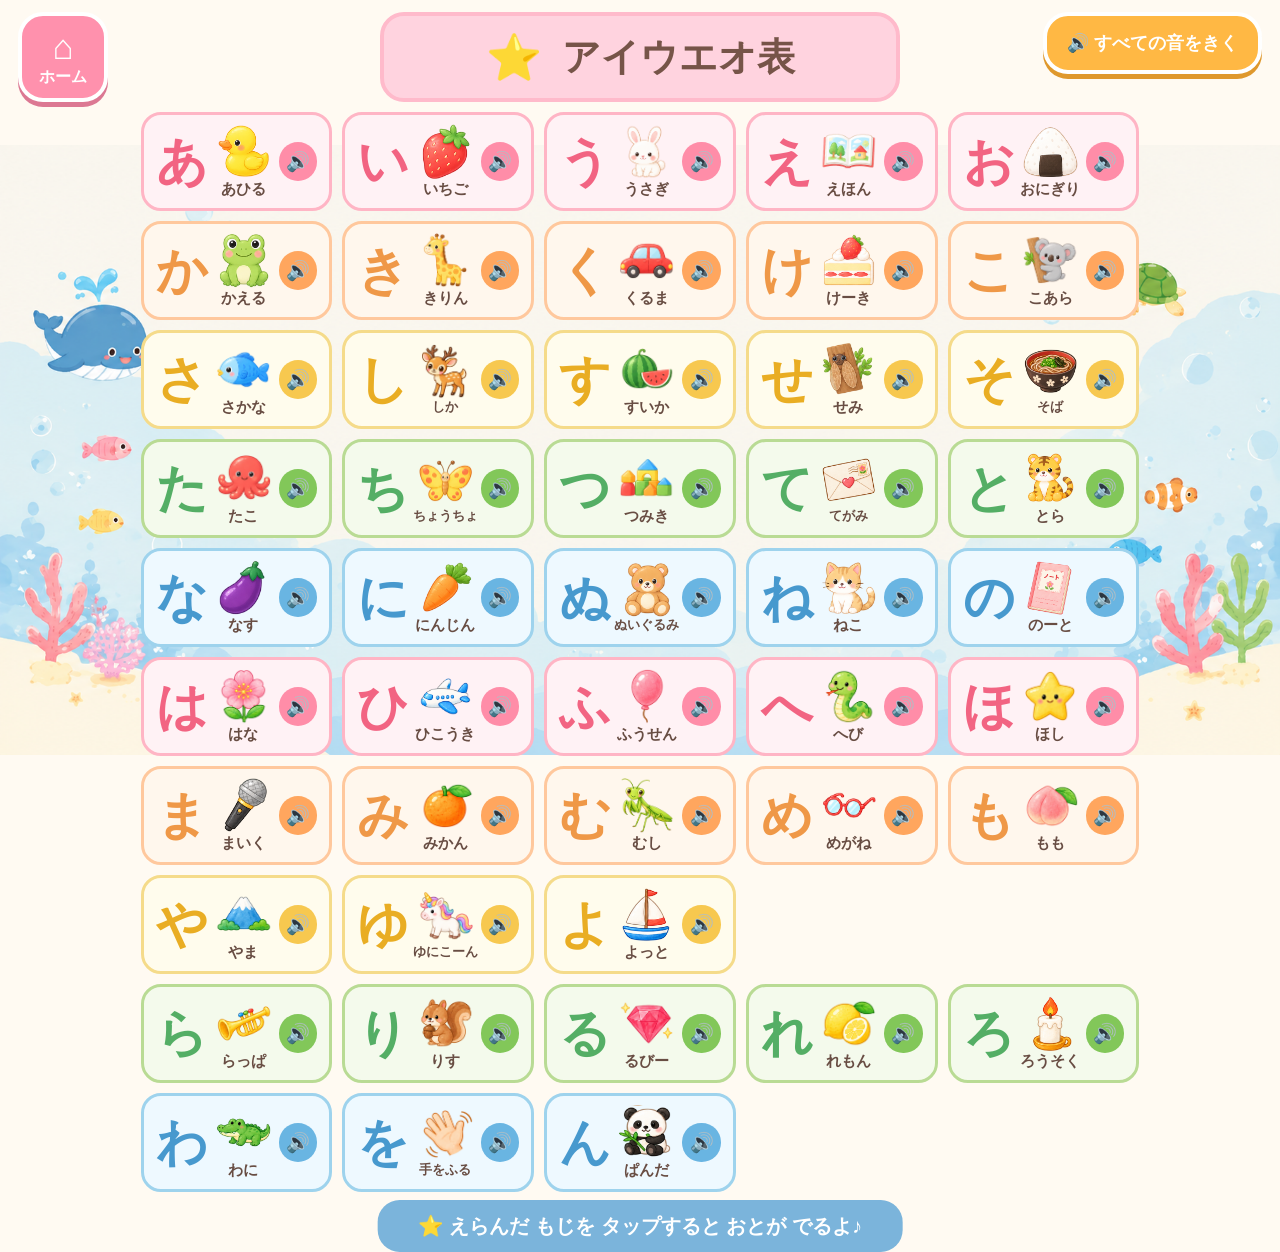
==== hiragana.html @ 0b4a3ac4 "知育アプリ初回コミット" ====
<!DOCTYPE html>
<html lang="ja">

<head>
  <meta charset="UTF-8">

  <meta
    name="viewport"
    content="width=device-width, initial-scale=1.0"
  >

  <title>アイウエオ表</title>

  <link rel="stylesheet" href="hiragana.css">
</head>

<body>

<main class="app">

  <!-- =========================
       上部
  ========================== -->

  <header class="header">

    <button class="home-button" id="homeButton">
      <span class="home-icon">⌂</span>
      <span>ホーム</span>
    </button>

    <div class="title-box">
      <span class="title-star">⭐</span>
      <h1>アイウエオ表</h1>
    </div>

    <button class="sound-all-button" id="soundAllButton">
      🔊
      <span>すべての音をきく</span>
    </button>

  </header>

  <!-- =========================
       あいうえお表
  ========================== -->

  <section class="hiragana-grid">


    <!-- あ行 -->

    <button class="hiragana-block row-a"
       data-audio="audio/a.m4a">


      <span class="kana">あ</span>

      <div class="item">
        <img class="picture-image" src="images/hiragana/ahiru.png" alt="あひる">
        <span class="word">あひる</span>
      </div>

      <span class="speaker">🔊</span>

    </button>


    <button class="hiragana-block row-a"
            data-audio="audio/i.m4a">

      <span class="kana">い</span>

      <div class="item">
        <img class="picture-image" src="images/hiragana/ichigo.png" alt="いちご">
        <span class="word">いちご</span>
      </div>

      <span class="speaker">🔊</span>

    </button>


    <button class="hiragana-block row-a"
            data-audio="audio/u.m4a">

      <span class="kana">う</span>

      <div class="item">
         <img class="picture-image" src="images/hiragana/usagi.png" alt="うさぎ">
        <span class="word">うさぎ</span>
      </div>

      <span class="speaker">🔊</span>

    </button>


    <button class="hiragana-block row-a"
            data-audio="audio/e.m4a">

      <span class="kana">え</span>

      <div class="item">
         <img class="picture-image" src="images/hiragana/ehon.png" alt="えほん">
        <span class="word">えほん</span>
      </div>

      <span class="speaker">🔊</span>

    </button>


    <button class="hiragana-block row-a"
            data-audio="audio/o.m4a">

      <span class="kana">お</span>

      <div class="item">
         <img class="picture-image" src="images/hiragana/onigiri.png" alt="おにぎり">
        <span class="word">おにぎり</span>
      </div>

      <span class="speaker">🔊</span>

    </button>


    <!-- =====================
         か行
    ====================== -->

    <button class="hiragana-block row-ka"
            data-audio="audio/ka.m4a">

      <span class="kana">か</span>

      <div class="item">
         <img class="picture-image" src="images/hiragana/kaeru.png" alt="かえる">
        <span class="word">かえる</span>
      </div>

      <span class="speaker">🔊</span>

    </button>


    <button class="hiragana-block row-ka"
            data-audio="audio/ki.m4a">

      <span class="kana">き</span>

      <div class="item">
         <img class="picture-image" src="images/hiragana/kirin.png" alt="きりん">
        <span class="word">きりん</span>
      </div>

      <span class="speaker">🔊</span>

    </button>


    <button class="hiragana-block row-ka"
            data-audio="audio/ku.m4a">

      <span class="kana">く</span>

      <div class="item">
         <img class="picture-image" src="images/hiragana/kuruma.png" alt="くるま">
        <span class="word">くるま</span>
      </div>

      <span class="speaker">🔊</span>

    </button>


    <button class="hiragana-block row-ka"
            data-audio="audio/ke.m4a">

      <span class="kana">け</span>

      <div class="item">
        <img class="picture-image" src="images/hiragana/keeki.png" alt="けーき">
        <span class="word">けーき</span>
      </div>

      <span class="speaker">🔊</span>

    </button>


    <button class="hiragana-block row-ka"
            data-audio="audio/ko.m4a">

      <span class="kana">こ</span>

      <div class="item">
         <img class="picture-image" src="images/hiragana/koala.png" alt="こあら">
        <span class="word">こあら</span>
      </div>

      <span class="speaker">🔊</span>

    </button>


    <!-- =====================
         さ行
    ====================== -->

    <button class="hiragana-block row-sa"
            data-audio="audio/sa.m4a">

      <span class="kana">さ</span>

      <div class="item">
         <img class="picture-image" src="images/hiragana/sakana.png" alt="さかな">
        <span class="word">さかな</span>
      </div>

      <span class="speaker">🔊</span>

    </button>


    <button class="hiragana-block row-sa"
            data-audio="audio/shi.m4a">

      <span class="kana">し</span>

      <div class="item">
        <img class="picture-image" src="images/hiragana/shika.png" alt="しか">
        <span class="word long-word">しか</span>
      </div>

      <span class="speaker">🔊</span>

    </button>


    <button class="hiragana-block row-sa"
            data-audio="audio/su.m4a">

      <span class="kana">す</span>

      <div class="item">
         <img class="picture-image" src="images/hiragana/suika.png" alt="すいか">
        <span class="word">すいか</span>
      </div>

      <span class="speaker">🔊</span>

    </button>


    <button class="hiragana-block row-sa"
            data-audio="audio/se.m4a">

      <span class="kana">せ</span>

      <div class="item">
         <img class="picture-image" src="images/hiragana/semi.png" alt="せみ">
        <span class="word">せみ</span>
      </div>

      <span class="speaker">🔊</span>

    </button>


    <button class="hiragana-block row-sa"
            data-audio="audio/so.m4a">

      <span class="kana">そ</span>

      <div class="item">
         <img class="picture-image" src="images/hiragana/soba.png" alt="そば">
        <span class="word long-word">そば</span>
      </div>

      <span class="speaker">🔊</span>

    </button>


    <!-- =====================
         た行
    ====================== -->

    <button class="hiragana-block row-ta"
            data-audio="audio/ta.m4a">

      <span class="kana">た</span>

      <div class="item">
         <img class="picture-image" src="images/hiragana/tako.png" alt="たこ">
        <span class="word">たこ</span>
      </div>

      <span class="speaker">🔊</span>

    </button>


    <button class="hiragana-block row-ta"
            data-audio="audio/ti.m4a">

      <span class="kana">ち</span>

      <div class="item">
         <img class="picture-image" src="images/hiragana/cho.png" alt="ちょうちょ">
        <span class="word long-word">ちょうちょ</span>
      </div>

      <span class="speaker">🔊</span>

    </button>


    <button class="hiragana-block row-ta"
            data-audio="audio/tu.m4a">

      <span class="kana">つ</span>

      <div class="item">
         <img class="picture-image" src="images/hiragana/tsumiki.png" alt="つみき">
        <span class="word">つみき</span>
      </div>

      <span class="speaker">🔊</span>

    </button>


    <button class="hiragana-block row-ta"
            data-audio="audio/te.m4a">

      <span class="kana">て</span>

      <div class="item">
         <img class="picture-image" src="images/hiragana/tegami.png" alt="てがみ">
        <span class="word long-word">てがみ</span>
      </div>

      <span class="speaker">🔊</span>

    </button>


    <button class="hiragana-block row-ta"
            data-audio="audio/to.m4a">

      <span class="kana">と</span>

      <div class="item">
         <img class="picture-image" src="images/hiragana/tora.png" alt="とら">
        <span class="word">とら</span>
      </div>

      <span class="speaker">🔊</span>

    </button>


    <!-- =====================
         な行
    ====================== -->

    <button class="hiragana-block row-na"
            data-audio="audio/na.m4a">

      <span class="kana">な</span>

      <div class="item">
         <img class="picture-image" src="images/hiragana/nasu.png" alt="なす">
        <span class="word">なす</span>
      </div>

      <span class="speaker">🔊</span>

    </button>


    <button class="hiragana-block row-na"
            data-audio="audio/ni.m4a">

      <span class="kana">に</span>

      <div class="item">
         <img class="picture-image" src="images/hiragana/ninjin.png" alt="にんじん">
        <span class="word">にんじん</span>
      </div>

      <span class="speaker">🔊</span>

    </button>


    <button class="hiragana-block row-na"
            data-audio="audio/nu.m4a">

      <span class="kana">ぬ</span>

      <div class="item">
        <img class="picture-image" src="images/hiragana/nuigurumi.png" alt="ぬいぐるみ">
        <span class="word long-word">ぬいぐるみ</span>
      </div>

      <span class="speaker">🔊</span>

    </button>


    <button class="hiragana-block row-na"
            data-audio="audio/ne.m4a">

      <span class="kana">ね</span>

      <div class="item">
         <img class="picture-image" src="images/hiragana/neko.png" alt="ねこ">
        <span class="word">ねこ</span>
      </div>

      <span class="speaker">🔊</span>

    </button>


    <button class="hiragana-block row-na"
            data-audio="audio/no.m4a">

      <span class="kana">の</span>

      <div class="item">
         <img class="picture-image" src="images/hiragana/noto.png" alt="のーと">
        <span class="word">のーと</span>
      </div>

      <span class="speaker">🔊</span>

    </button>


  <!-- =====================
     は行
====================== -->

<button class="hiragana-block row-ha"
        data-audio="audio/ha.m4a">

  <span class="kana">は</span>

  <div class="item">
    <img class="picture-image"
         src="images/hiragana/hana.png"
         alt="はな">
    <span class="word">はな</span>
  </div>

  <span class="speaker">🔊</span>

</button>


<button class="hiragana-block row-ha"
        data-audio="audio/hi.m4a">

  <span class="kana">ひ</span>

  <div class="item">
    <img class="picture-image"
         src="images/hiragana/hikouki.png"
         alt="ひこうき">
    <span class="word">ひこうき</span>
  </div>

  <span class="speaker">🔊</span>

</button>



<button class="hiragana-block row-ha"
        data-audio="audio/hu.m4a">

  <span class="kana">ふ</span>

  <div class="item">
    <img class="picture-image"
         src="images/hiragana/huusen.png"
         alt="ふうせん">
    <span class="word">ふうせん</span>
  </div>

  <span class="speaker">🔊</span>

</button>


<button class="hiragana-block row-ha"
        data-audio="audio/he.m4a">

  <span class="kana">へ</span>

  <div class="item">
    <img class="picture-image"
         src="images/hiragana/hebi.png"
         alt="へび">
   <span class="word">へび</span>
  </div>

  <span class="speaker">🔊</span>

</button>


<button class="hiragana-block row-ha"
        data-audio="audio/ho.m4a">

  <span class="kana">ほ</span>

  <div class="item">
    <img class="picture-image"
         src="images/hiragana/hoshi.png"
         alt="ほし">
    <span class="word">ほし</span>
  </div>

  <span class="speaker">🔊</span>

</button>


<!-- =====================
     ま行
====================== -->

<button class="hiragana-block row-ma"
        data-audio="audio/ma.m4a">

  <span class="kana">ま</span>

  <div class="item">
    <img class="picture-image"
         src="images/hiragana/maiku.png"
         alt="マイク">
    <span class="word">まいく</span>
  </div>

  <span class="speaker">🔊</span>

</button>


<button class="hiragana-block row-ma"
        data-audio="audio/mi.m4a">

  <span class="kana">み</span>

  <div class="item">
    <img class="picture-image"
         src="images/hiragana/mikan.png"
         alt="みかん">
    <span class="word">みかん</span>
  </div>

  <span class="speaker">🔊</span>

</button>


<button class="hiragana-block row-ma"
        data-audio="audio/mu.m4a">

  <span class="kana">む</span>

  <div class="item">
    <img class="picture-image"
         src="images/hiragana/mushi.png"
         alt="むし">
    <span class="word">むし</span>
  </div>

  <span class="speaker">🔊</span>

</button>


<button class="hiragana-block row-ma"
        data-audio="audio/me.m4a">

  <span class="kana">め</span>

  <div class="item">
    <img class="picture-image"
         src="images/hiragana/megane.png"
         alt="めがね">
    <span class="word">めがね</span>
  </div>

  <span class="speaker">🔊</span>

</button>


<button class="hiragana-block row-ma"
        data-audio="audio/mo.m4a">

  <span class="kana">も</span>

  <div class="item">
    <img class="picture-image"
         src="images/hiragana/momo.png"
         alt="もも">
    <span class="word">もも</span>
  </div>

  <span class="speaker">🔊</span>

</button>


<!-- =====================
     や行
====================== -->

<button class="hiragana-block row-ya"
        data-audio="audio/ya.m4a">

  <span class="kana">や</span>

  <div class="item">
    <img class="picture-image"
         src="images/hiragana/yama.png"
         alt="やま">
   <span class="word">やま</span>
  </div>

  <span class="speaker">🔊</span>

</button>


<button class="hiragana-block row-ya"
        data-audio="audio/yu.m4a">

  <span class="kana">ゆ</span>

  <div class="item">
    <img class="picture-image"
         src="images/hiragana/unicorn.png"
         alt="ユニコーン">
    <span class="word long-word">ゆにこーん</span>
  </div>

  <span class="speaker">🔊</span>

</button>


<button class="hiragana-block row-ya"
        data-audio="audio/yo.m4a">

  <span class="kana">よ</span>

  <div class="item">
    <img class="picture-image"
         src="images/hiragana/yotto.png"
         alt="ヨット">
   <span class="word">よっと</span>
  </div>

  <span class="speaker">🔊</span>

</button>


<!-- 空白 -->
<div class="hiragana-empty"></div>
<div class="hiragana-empty"></div>


<!-- =====================
     ら行
====================== -->

<button class="hiragana-block row-ra"
        data-audio="audio/ra.m4a">

  <span class="kana">ら</span>

  <div class="item">
    <img class="picture-image"
         src="images/hiragana/rappa.png"
         alt="ラッパ">
  <span class="word">らっぱ</span>
  </div>

  <span class="speaker">🔊</span>

</button>


<button class="hiragana-block row-ra"
        data-audio="audio/ri.m4a">

  <span class="kana">り</span>

  <div class="item">
    <img class="picture-image"
         src="images/hiragana/risu.png"
         alt="りす">
     <span class="word">りす</span>
  </div>

  <span class="speaker">🔊</span>

</button>


<button class="hiragana-block row-ra"
        data-audio="audio/ru.m4a">

  <span class="kana">る</span>

  <div class="item">
    <img class="picture-image"
         src="images/hiragana/ruby.png"
         alt="ルビー">
    <span class="word">るびー</span>
  </div>

  <span class="speaker">🔊</span>

</button>


<button class="hiragana-block row-ra"
        data-audio="audio/re.m4a">

  <span class="kana">れ</span>

  <div class="item">
    <img class="picture-image"
         src="images/hiragana/lemon.png"
         alt="レモン">
  <span class="word">れもん</span>
  </div>

  <span class="speaker">🔊</span>

</button>


<button class="hiragana-block row-ra"
        data-audio="audio/ro.m4a">

  <span class="kana">ろ</span>

  <div class="item">
    <img class="picture-image"
         src="images/hiragana/rousoku.png"
         alt="ろうそく">
   <span class="word">ろうそく</span>
  </div>

  <span class="speaker">🔊</span>

</button>


<!-- =====================
     わ行
====================== -->

<button class="hiragana-block row-wa"
        data-audio="audio/wa.m4a">

  <span class="kana">わ</span>

  <div class="item">
    <img class="picture-image"
         src="images/hiragana/wani.png"
         alt="わに">
  <span class="word">わに</span>
  </div>

  <span class="speaker">🔊</span>

</button>


<button class="hiragana-block row-wa"
        data-audio="audio/wo.m4a">

  <span class="kana">を</span>

  <div class="item">
    <img class="picture-image"
         src="images/hiragana/tewohuru.png"
         alt="手を振る">
     <span class="word long-word">手をふる</span>
  </div>

  <span class="speaker">🔊</span>

</button>


<button class="hiragana-block row-wa"
        data-audio="audio/n.m4a">

  <span class="kana">ん</span>

  <div class="item">
    <img class="picture-image"
         src="images/hiragana/panda.png"
         alt="ぱんだ">
    <span class="word">ぱんだ</span>
  </div>

  <span class="speaker">🔊</span>

</button>
  </section>


<!-- 空白 -->
<div class="hiragana-empty"></div>
<div class="hiragana-empty"></div>


  <!-- =========================
       下部
  ========================== -->

  <footer class="footer">

    <div class="message">
      ⭐ えらんだ もじを タップすると おとが でるよ♪
    </div>

  </footer>

</main>


<script src="hiragana.js"></script>

</body>
</html>
---- hiragana.css ----
/* =========================
   基本設定
========================= */

* {
  box-sizing: border-box;
  -webkit-tap-highlight-color: transparent;
}

html,
body {
  margin: 0;
  width: 100%;
  min-height: 100%;
}

body {
  font-family:
    "Hiragino Maru Gothic ProN",
    "Yu Gothic",
    sans-serif;

  background: #fffaf2;
}


/* =========================
   アプリ全体
========================= */

.app {
  position: relative;

  width: 100vw;
  height: 100dvh;

  min-width: 650px;

  background-image: url("images/background.png");
  background-repeat: no-repeat;
  background-position: center;
  background-size: contain;

  display: flex;
  flex-direction: column;

  padding:
    max(12px, env(safe-area-inset-top))
    max(18px, env(safe-area-inset-right))
    max(10px, env(safe-area-inset-bottom))
    max(18px, env(safe-area-inset-left));
}



/* =========================
   ヘッダー
========================= */

.header {
  position: relative;

  display: flex;
  justify-content: space-between;
  align-items: flex-start;

  height: 110px;
}


/* ホーム */

.home-button {
  width: 90px;
  height: 90px;

  border: 4px solid white;
  border-radius: 25px;

  background: #ff91ad;
  color: white;

  font-weight: bold;
  font-size: 16px;

  box-shadow: 0 5px 0 #dc7893;

  display: flex;
  flex-direction: column;
  align-items: center;
  justify-content: center;
}

.home-icon {
  font-size: 35px;
}


/* タイトル */

.title-box {
  position: absolute;

  left: 50%;
  top: 0;

  transform: translateX(-50%);

  width: min(520px, 45vw);
  height: 90px;

  border: 4px solid #ffbacb;
  border-radius: 24px;

  background: #ffd3df;

  display: flex;
  align-items: center;
  justify-content: center;

  color: #765448;
}

.title-box h1 {
  margin: 0;

  font-size: clamp(26px, 3vw, 45px);
}

.title-star {
  margin-right: 20px;

  font-size: 45px;
}


/* すべての音 */

.sound-all-button {
  min-width: 190px;

  padding: 15px 20px;

  border: 4px solid white;
  border-radius: 25px;

  background: #ffb844;
  color: white;

  font-size: clamp(14px, 1.4vw, 21px);
  font-weight: bold;

  box-shadow: 0 5px 0 #df982d;
}


/* =========================
   あいうえお表
========================= */

.hiragana-grid {
  width: min(1200px, 78vw);

  margin: 10px auto;

  display: grid;

  /* 横5列 */
  grid-template-columns: repeat(5, 1fr);

  gap: 10px;
}


/* =========================
   1個のブロック
========================= */

.hiragana-block {
  position: relative;

  min-width: 0;
  height: clamp(80px, 11vh, 115px);

  padding: 8px 12px;

  border: 3px solid;
  border-radius: 20px;

  cursor: pointer;

  display: flex;
  align-items: center;

  font-family: inherit;

  transition:
    transform 0.1s,
    filter 0.1s;
}


/* タップ */

.hiragana-block:active {
  transform: scale(0.95);
  filter: brightness(0.95);
}


/* =========================
   文字
========================= */

.kana {
  flex-shrink: 0;

  font-size: clamp(40px, 4vw, 65px);
  font-weight: bold;

  line-height: 1;
}


/* =========================
   絵＋名前
========================= */

.item {
  flex: 1;

  min-width: 0;

  display: flex;
  flex-direction: column;
  align-items: center;

}

.picture {
  font-size: clamp(30px, 3vw, 50px);
}

.word {
  font-size: clamp(11px, 1.2vw, 18px);
  font-weight: bold;

  color: #684d43;
}
/* 長い名前 */
.word.long-word {
  font-size: clamp(7px, 1vw, 15px);
}

.picture-image {
  width: 55px;
  height: 55px;
  object-fit: contain;
  display: block;
}


/* =========================
   音アイコン
========================= */

.speaker {
  flex-shrink: 0;

  width: clamp(28px, 3vw, 42px);
  aspect-ratio: 1;

  border-radius: 50%;

  display: flex;
  justify-content: center;
  align-items: center;

  color: white;

  font-size: clamp(13px, 1.5vw, 20px);
}


/* =========================
   行ごとの色
========================= */

/* あ行 */

.row-a {
  background: #fff2f5;
  border-color: #ffb5c5;
  color: #f26482;
}

.row-a .speaker {
  background: #ff8da8;
}


/* か行 */

.row-ka {
  background: #fff7ed;
  border-color: #ffc89d;
  color: #ef9847;
}

.row-ka .speaker {
  background: #ffa65e;
}


/* さ行 */

.row-sa {
  background: #fffced;
  border-color: #f5db8a;
  color: #e9ad23;
}

.row-sa .speaker {
  background: #f7c84f;
}


/* た行 */

.row-ta {
  background: #f4faec;
  border-color: #b9db94;
  color: #54ae65;
}

.row-ta .speaker {
  background: #82c759;
}


/* な行 */

.row-na {
  background: #eef9ff;
  border-color: #9ed3ed;
  color: #4799ce;
}

.row-na .speaker {
  background: #69b5e2;
}
/* =========================
   は行
========================= */

.row-ha {
  background: #fff2f5;
  border-color: #ffb5c5;
  color: #f26482;
}

.row-ha .speaker {
  background: #ff8da8;
}


/* =========================
   ま行
========================= */

.row-ma {
  background: #fff7ed;
  border-color: #ffc89d;
  color: #ef9847;
}

.row-ma .speaker {
  background: #ffa65e;
}


/* =========================
   や行
========================= */

.row-ya {
  background: #fffced;
  border-color: #f5db8a;
  color: #e9ad23;
}

.row-ya .speaker {
  background: #f7c84f;
}


/* =========================
   ら行
========================= */

.row-ra {
  background: #f4faec;
  border-color: #b9db94;
  color: #54ae65;
}

.row-ra .speaker {
  background: #82c759;
}


/* =========================
   わ行
========================= */

.row-wa {
  background: #eef9ff;
  border-color: #9ed3ed;
  color: #4799ce;
}

.row-wa .speaker {
  background: #69b5e2;
}

/* =========================
   フッター
========================= */

.footer {
  width: 100%;

  margin-top: 24px;

  display: flex;
  align-items: center;
  justify-content: space-between;
}


.message {
  position: absolute;

  left: 50%;
  transform: translateX(-50%);

  padding: 12px 40px;

  border-radius: 22px;

  background: #7bb4db;
  color: white;

  font-size: clamp(14px, 1.6vw, 22px);
  font-weight: bold;
}


/* =========================
   小さい画面
========================= */

@media (max-height: 600px) {

  .header {
    height: 85px;
  }

  .home-button {
    width: 70px;
    height: 70px;
  }

  .title-box {
    height: 70px;
  }

  .hiragana-grid {
    gap: 6px;
  }

  .hiragana-block {
    height: 72px;
  }

}
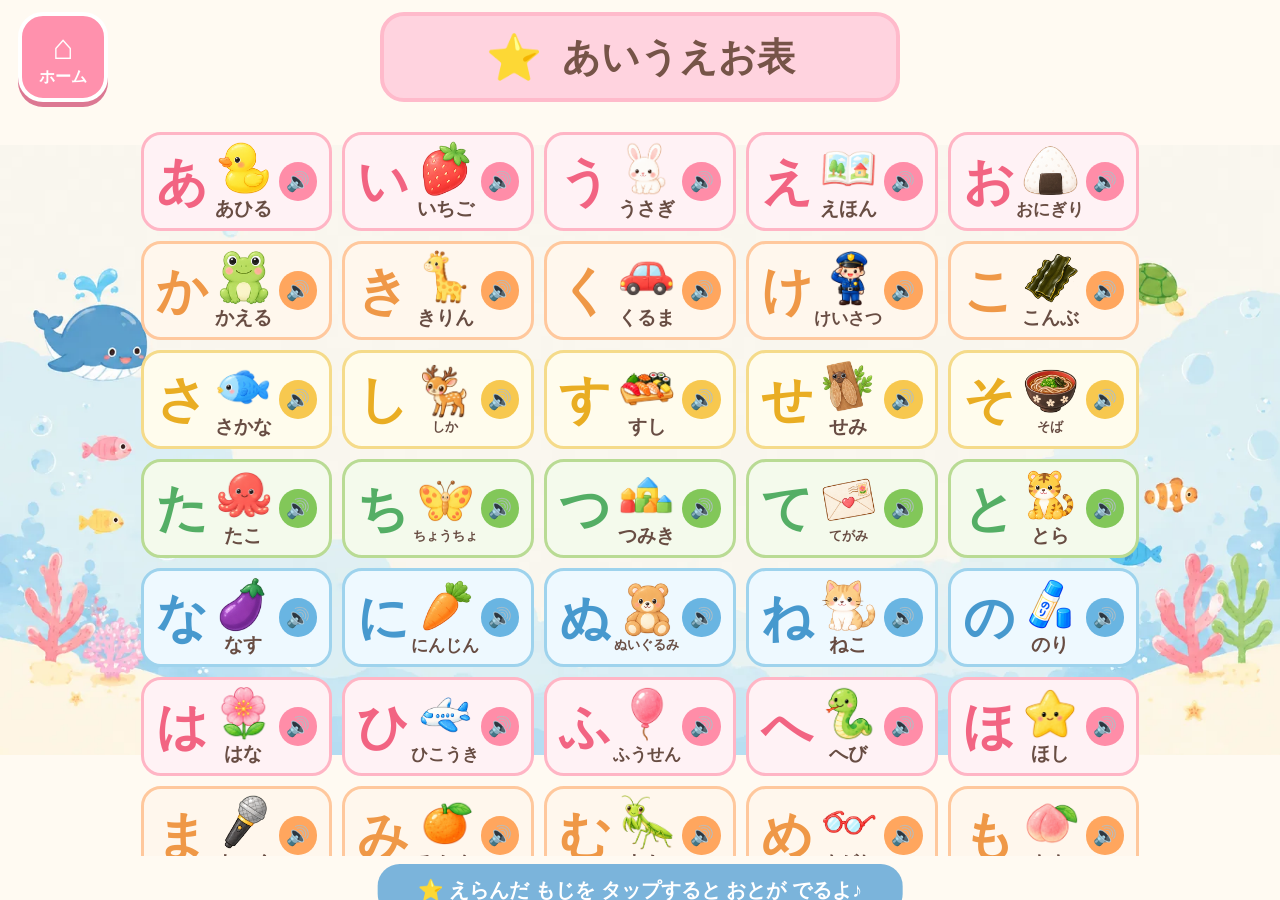
==== commit 12d89d09: "“アイウエオ表追加“" ====
--- a/hiragana.html
+++ b/hiragana.html
@@ -31,13 +31,10 @@
 
     <div class="title-box">
       <span class="title-star">⭐</span>
-      <h1>アイウエオ表</h1>
+      <h1>あいうえお表</h1>
     </div>
 
-    <button class="sound-all-button" id="soundAllButton">
-      🔊
-      <span>すべての音をきく</span>
-    </button>
+   
 
   </header>
 
@@ -51,7 +48,7 @@
     <!-- あ行 -->
 
     <button class="hiragana-block row-a"
-       data-audio="audio/a.m4a">
+       data-audio="audio/hiragana_audio/a.m4a">
 
 
       <span class="kana">あ</span>
@@ -67,7 +64,7 @@
 
 
     <button class="hiragana-block row-a"
-            data-audio="audio/i.m4a">
+            data-audio="audio/hiragana_audio/i.m4a">
 
       <span class="kana">い</span>
 
@@ -82,7 +79,7 @@
 
 
     <button class="hiragana-block row-a"
-            data-audio="audio/u.m4a">
+            data-audio="audio/hiragana_audio/u.m4a">
 
       <span class="kana">う</span>
 
@@ -97,7 +94,7 @@
 
 
     <button class="hiragana-block row-a"
-            data-audio="audio/e.m4a">
+            data-audio="audio/hiragana_audio/e.m4a">
 
       <span class="kana">え</span>
 
@@ -112,7 +109,7 @@
 
 
     <button class="hiragana-block row-a"
-            data-audio="audio/o.m4a">
+            data-audio="audio/hiragana_audio/o.m4a">
 
       <span class="kana">お</span>
 
@@ -131,7 +128,7 @@
     ====================== -->
 
     <button class="hiragana-block row-ka"
-            data-audio="audio/ka.m4a">
+            data-audio="audio/hiragana_audio/ka.m4a">
 
       <span class="kana">か</span>
 
@@ -146,7 +143,7 @@
 
 
     <button class="hiragana-block row-ka"
-            data-audio="audio/ki.m4a">
+            data-audio="audio/hiragana_audio/ki.m4a">
 
       <span class="kana">き</span>
 
@@ -161,7 +158,7 @@
 
 
     <button class="hiragana-block row-ka"
-            data-audio="audio/ku.m4a">
+            data-audio="audio/hiragana_audio/ku.m4a">
 
       <span class="kana">く</span>
 
@@ -176,13 +173,13 @@
 
 
     <button class="hiragana-block row-ka"
-            data-audio="audio/ke.m4a">
+            data-audio="audio/hiragana_audio/ke.m4a">
 
       <span class="kana">け</span>
 
       <div class="item">
-        <img class="picture-image" src="images/hiragana/keeki.png" alt="けーき">
-        <span class="word">けーき</span>
+        <img class="picture-image" src="images/hiragana/keisatu.png" alt="けいさつ">
+        <span class="word">けいさつ</span>
       </div>
 
       <span class="speaker">🔊</span>
@@ -191,13 +188,13 @@
 
 
     <button class="hiragana-block row-ka"
-            data-audio="audio/ko.m4a">
+            data-audio="audio/hiragana_audio/ko.m4a">
 
       <span class="kana">こ</span>
 
       <div class="item">
-         <img class="picture-image" src="images/hiragana/koala.png" alt="こあら">
-        <span class="word">こあら</span>
+         <img class="picture-image" src="images/hiragana/konnbu.png" alt="こんぶ">
+        <span class="word">こんぶ</span>
       </div>
 
       <span class="speaker">🔊</span>
@@ -210,7 +207,7 @@
     ====================== -->
 
     <button class="hiragana-block row-sa"
-            data-audio="audio/sa.m4a">
+            data-audio="audio/hiragana_audio/sa.m4a">
 
       <span class="kana">さ</span>
 
@@ -225,7 +222,7 @@
 
 
     <button class="hiragana-block row-sa"
-            data-audio="audio/shi.m4a">
+            data-audio="audio/hiragana_audio/shi.m4a">
 
       <span class="kana">し</span>
 
@@ -240,13 +237,13 @@
 
 
     <button class="hiragana-block row-sa"
-            data-audio="audio/su.m4a">
+            data-audio="audio/hiragana_audio/su.m4a">
 
       <span class="kana">す</span>
 
       <div class="item">
-         <img class="picture-image" src="images/hiragana/suika.png" alt="すいか">
-        <span class="word">すいか</span>
+         <img class="picture-image" src="images/hiragana/sushi.png" alt="すし">
+        <span class="word">すし</span>
       </div>
 
       <span class="speaker">🔊</span>
@@ -255,7 +252,7 @@
 
 
     <button class="hiragana-block row-sa"
-            data-audio="audio/se.m4a">
+            data-audio="audio/hiragana_audio/se.m4a">
 
       <span class="kana">せ</span>
 
@@ -270,7 +267,7 @@
 
 
     <button class="hiragana-block row-sa"
-            data-audio="audio/so.m4a">
+            data-audio="audio/hiragana_audio/so.m4a">
 
       <span class="kana">そ</span>
 
@@ -289,7 +286,7 @@
     ====================== -->
 
     <button class="hiragana-block row-ta"
-            data-audio="audio/ta.m4a">
+            data-audio="audio/hiragana_audio/ta.m4a">
 
       <span class="kana">た</span>
 
@@ -304,7 +301,7 @@
 
 
     <button class="hiragana-block row-ta"
-            data-audio="audio/ti.m4a">
+            data-audio="audio/hiragana_audio/ti.m4a">
 
       <span class="kana">ち</span>
 
@@ -319,7 +316,7 @@
 
 
     <button class="hiragana-block row-ta"
-            data-audio="audio/tu.m4a">
+            data-audio="audio/hiragana_audio/tu.m4a">
 
       <span class="kana">つ</span>
 
@@ -334,7 +331,7 @@
 
 
     <button class="hiragana-block row-ta"
-            data-audio="audio/te.m4a">
+            data-audio="audio/hiragana_audio/te.m4a">
 
       <span class="kana">て</span>
 
@@ -349,7 +346,7 @@
 
 
     <button class="hiragana-block row-ta"
-            data-audio="audio/to.m4a">
+            data-audio="audio/hiragana_audio/to.m4a">
 
       <span class="kana">と</span>
 
@@ -368,7 +365,7 @@
     ====================== -->
 
     <button class="hiragana-block row-na"
-            data-audio="audio/na.m4a">
+            data-audio="audio/hiragana_audio/na.m4a">
 
       <span class="kana">な</span>
 
@@ -383,7 +380,7 @@
 
 
     <button class="hiragana-block row-na"
-            data-audio="audio/ni.m4a">
+            data-audio="audio/hiragana_audio/ni.m4a">
 
       <span class="kana">に</span>
 
@@ -398,7 +395,7 @@
 
 
     <button class="hiragana-block row-na"
-            data-audio="audio/nu.m4a">
+            data-audio="audio/hiragana_audio/nu.m4a">
 
       <span class="kana">ぬ</span>
 
@@ -413,7 +410,7 @@
 
 
     <button class="hiragana-block row-na"
-            data-audio="audio/ne.m4a">
+            data-audio="audio/hiragana_audio/ne.m4a">
 
       <span class="kana">ね</span>
 
@@ -428,13 +425,13 @@
 
 
     <button class="hiragana-block row-na"
-            data-audio="audio/no.m4a">
+            data-audio="audio/hiragana_audio/no.m4a">
 
       <span class="kana">の</span>
 
       <div class="item">
-         <img class="picture-image" src="images/hiragana/noto.png" alt="のーと">
-        <span class="word">のーと</span>
+         <img class="picture-image" src="images/hiragana/nori.png" alt="のり">
+        <span class="word">のり</span>
       </div>
 
       <span class="speaker">🔊</span>
@@ -447,7 +444,7 @@
 ====================== -->
 
 <button class="hiragana-block row-ha"
-        data-audio="audio/ha.m4a">
+        data-audio="audio/hiragana_audio/ha.m4a">
 
   <span class="kana">は</span>
 
@@ -464,7 +461,7 @@
 
 
 <button class="hiragana-block row-ha"
-        data-audio="audio/hi.m4a">
+        data-audio="audio/hiragana_audio/hi.m4a">
 
   <span class="kana">ひ</span>
 
@@ -482,7 +479,7 @@
 
 
 <button class="hiragana-block row-ha"
-        data-audio="audio/hu.m4a">
+        data-audio="audio/hiragana_audio/hu.m4a">
 
   <span class="kana">ふ</span>
 
@@ -499,7 +496,7 @@
 
 
 <button class="hiragana-block row-ha"
-        data-audio="audio/he.m4a">
+        data-audio="audio/hiragana_audio/he.m4a">
 
   <span class="kana">へ</span>
 
@@ -516,7 +513,7 @@
 
 
 <button class="hiragana-block row-ha"
-        data-audio="audio/ho.m4a">
+        data-audio="audio/hiragana_audio/ho.m4a">
 
   <span class="kana">ほ</span>
 
@@ -537,7 +534,7 @@
 ====================== -->
 
 <button class="hiragana-block row-ma"
-        data-audio="audio/ma.m4a">
+        data-audio="audio/hiragana_audio/ma.m4a">
 
   <span class="kana">ま</span>
 
@@ -554,7 +551,7 @@
 
 
 <button class="hiragana-block row-ma"
-        data-audio="audio/mi.m4a">
+        data-audio="audio/hiragana_audio/mi.m4a">
 
   <span class="kana">み</span>
 
@@ -571,7 +568,7 @@
 
 
 <button class="hiragana-block row-ma"
-        data-audio="audio/mu.m4a">
+        data-audio="audio/hiragana_audio/mu.m4a">
 
   <span class="kana">む</span>
 
@@ -588,7 +585,7 @@
 
 
 <button class="hiragana-block row-ma"
-        data-audio="audio/me.m4a">
+        data-audio="audio/hiragana_audio/me.m4a">
 
   <span class="kana">め</span>
 
@@ -605,7 +602,7 @@
 
 
 <button class="hiragana-block row-ma"
-        data-audio="audio/mo.m4a">
+        data-audio="audio/hiragana_audio/mo.m4a">
 
   <span class="kana">も</span>
 
@@ -626,7 +623,7 @@
 ====================== -->
 
 <button class="hiragana-block row-ya"
-        data-audio="audio/ya.m4a">
+        data-audio="audio/hiragana_audio/ya.m4a">
 
   <span class="kana">や</span>
 
@@ -643,15 +640,15 @@
 
 
 <button class="hiragana-block row-ya"
-        data-audio="audio/yu.m4a">
+        data-audio="audio/hiragana_audio/yu.m4a">
 
   <span class="kana">ゆ</span>
 
   <div class="item">
     <img class="picture-image"
-         src="images/hiragana/unicorn.png"
-         alt="ユニコーン">
-    <span class="word long-word">ゆにこーん</span>
+         src="images/hiragana/yuki.png"
+         alt="ゆき">
+    <span class="word long-word">ゆき</span>
   </div>
 
   <span class="speaker">🔊</span>
@@ -660,7 +657,7 @@
 
 
 <button class="hiragana-block row-ya"
-        data-audio="audio/yo.m4a">
+        data-audio="audio/hiragana_audio/yo.m4a">
 
   <span class="kana">よ</span>
 
@@ -686,7 +683,7 @@
 ====================== -->
 
 <button class="hiragana-block row-ra"
-        data-audio="audio/ra.m4a">
+        data-audio="audio/hiragana_audio/ra.m4a">
 
   <span class="kana">ら</span>
 
@@ -703,15 +700,15 @@
 
 
 <button class="hiragana-block row-ra"
-        data-audio="audio/ri.m4a">
+        data-audio="audio/hiragana_audio/ri.m4a">
 
   <span class="kana">り</span>
 
   <div class="item">
     <img class="picture-image"
-         src="images/hiragana/risu.png"
-         alt="りす">
-     <span class="word">りす</span>
+         src="images/hiragana/ringo.png"
+         alt="りんご">
+     <span class="word">りんご</span>
   </div>
 
   <span class="speaker">🔊</span>
@@ -720,7 +717,7 @@
 
 
 <button class="hiragana-block row-ra"
-        data-audio="audio/ru.m4a">
+        data-audio="audio/hiragana_audio/ru.m4a">
 
   <span class="kana">る</span>
 
@@ -737,7 +734,7 @@
 
 
 <button class="hiragana-block row-ra"
-        data-audio="audio/re.m4a">
+        data-audio="audio/hiragana_audio/re.m4a">
 
   <span class="kana">れ</span>
 
@@ -754,7 +751,7 @@
 
 
 <button class="hiragana-block row-ra"
-        data-audio="audio/ro.m4a">
+        data-audio="audio/hiragana_audio/ro.m4a">
 
   <span class="kana">ろ</span>
 
@@ -775,7 +772,7 @@
 ====================== -->
 
 <button class="hiragana-block row-wa"
-        data-audio="audio/wa.m4a">
+        data-audio="audio/hiragana_audio/wa.m4a">
 
   <span class="kana">わ</span>
 
@@ -792,7 +789,7 @@
 
 
 <button class="hiragana-block row-wa"
-        data-audio="audio/wo.m4a">
+        data-audio="audio/hiragana_audio/wo.m4a">
 
   <span class="kana">を</span>
 
@@ -809,7 +806,7 @@
 
 
 <button class="hiragana-block row-wa"
-        data-audio="audio/n.m4a">
+        data-audio="audio/hiragana_audio/n.m4a">
 
   <span class="kana">ん</span>
 
--- a/hiragana.css
+++ b/hiragana.css
@@ -11,7 +11,8 @@
 body {
   margin: 0;
   width: 100%;
-  min-height: 100%;
+  height: 100%;
+  overflow: hidden;
 }
 
 body {
@@ -36,13 +37,17 @@
 
   min-width: 650px;
 
-  background-image: url("images/background.png");
+  background-image: url("images/background.webp");
   background-repeat: no-repeat;
   background-position: center;
   background-size: contain;
 
   display: flex;
   flex-direction: column;
+
+  /* ↓追加 */
+  overflow: hidden;
+  min-height: 0;
 
   padding:
     max(12px, env(safe-area-inset-top))
@@ -169,6 +174,17 @@
   grid-template-columns: repeat(5, 1fr);
 
   gap: 10px;
+
+  /* ↓追加 */
+  flex: 1;
+  min-height: 0;
+
+  overflow-y: auto;
+  overflow-x: hidden;
+
+  -webkit-overflow-scrolling: touch;
+
+  padding-bottom: 20px;
 }
 
 
@@ -242,10 +258,18 @@
 }
 
 .word {
-  font-size: clamp(11px, 1.2vw, 18px);
+  font-size: clamp(12px, 1.5vw, 20px);
   font-weight: bold;
-
   color: #684d43;
+
+  /* 改行させない */
+  white-space: nowrap;
+
+  /* 横幅が大きくなりすぎないようにする */
+  max-width: 100%;
+
+  /* 中央揃え */
+  text-align: center;
 }
 /* 長い名前 */
 .word.long-word {
@@ -483,4 +507,153 @@
     height: 72px;
   }
 
+}
+/* =================================
+   iPhone 横向き
+================================= */
+
+@media (orientation: landscape) and (max-height: 500px) {
+
+  .app {
+    min-width: 0;
+
+    padding:
+      max(6px, env(safe-area-inset-top))
+      max(10px, env(safe-area-inset-right))
+      max(6px, env(safe-area-inset-bottom))
+      max(10px, env(safe-area-inset-left));
+  }
+
+  /* ヘッダー */
+  .header {
+    height: 70px;
+  }
+
+  /* ホームボタン */
+  .home-button {
+    width: 60px;
+    height: 60px;
+
+    border-radius: 18px;
+    border-width: 3px;
+
+    font-size: 11px;
+  }
+
+  .home-icon {
+    font-size: 24px;
+  }
+
+  /* タイトル */
+  .title-box {
+    width: 42%;
+    height: 60px;
+
+    border-width: 3px;
+    border-radius: 18px;
+  }
+
+  .title-box h1 {
+    font-size: clamp(20px, 3vw, 30px);
+    white-space: nowrap;
+  }
+
+  .title-star {
+    margin-right: 8px;
+    font-size: 30px;
+  }
+
+  /* すべての音 */
+  .sound-all-button {
+    min-width: 145px;
+
+    padding: 9px 12px;
+
+    border-width: 3px;
+    border-radius: 18px;
+
+    font-size: 12px;
+  }
+
+
+  /* =========================
+     あいうえお表
+  ========================= */
+
+  .hiragana-grid {
+    width: 78%;
+
+    margin: 4px auto;
+
+    gap: 5px;
+
+    flex: 1;
+    min-height: 0;
+
+    overflow-y: auto;
+    overflow-x: hidden;
+
+    -webkit-overflow-scrolling: touch;
+
+    padding-bottom: 15px;
+  }
+
+  .hiragana-block {
+    height: 64px;
+
+    padding: 3px 5px;
+
+    border-width: 2px;
+    border-radius: 14px;
+  }
+
+
+  /* 大きい「あ」「か」など */
+  .kana {
+    font-size: clamp(30px, 4vw, 42px);
+  }
+
+
+  /* 絵＋名前 */
+  .item {
+    min-width: 0;
+
+    justify-content: center;
+  }
+
+  .picture-image {
+    width: 36px;
+    height: 36px;
+  }
+
+  .word {
+    font-size: clamp(7px, 1vw, 10px);
+
+    line-height: 1;
+    white-space: nowrap;
+  }
+
+  .word.long-word {
+    font-size: clamp(6px, 0.8vw, 8px);
+  }
+
+
+  /* スピーカー */
+  .speaker {
+    width: clamp(23px, 3vw, 30px);
+
+    font-size: clamp(10px, 1.4vw, 14px);
+  }
+
+
+  /* フッター */
+  .footer {
+    margin-top: 5px;
+  }
+
+  .message {
+    padding: 6px 20px;
+
+    font-size: 11px;
+  }
 }
